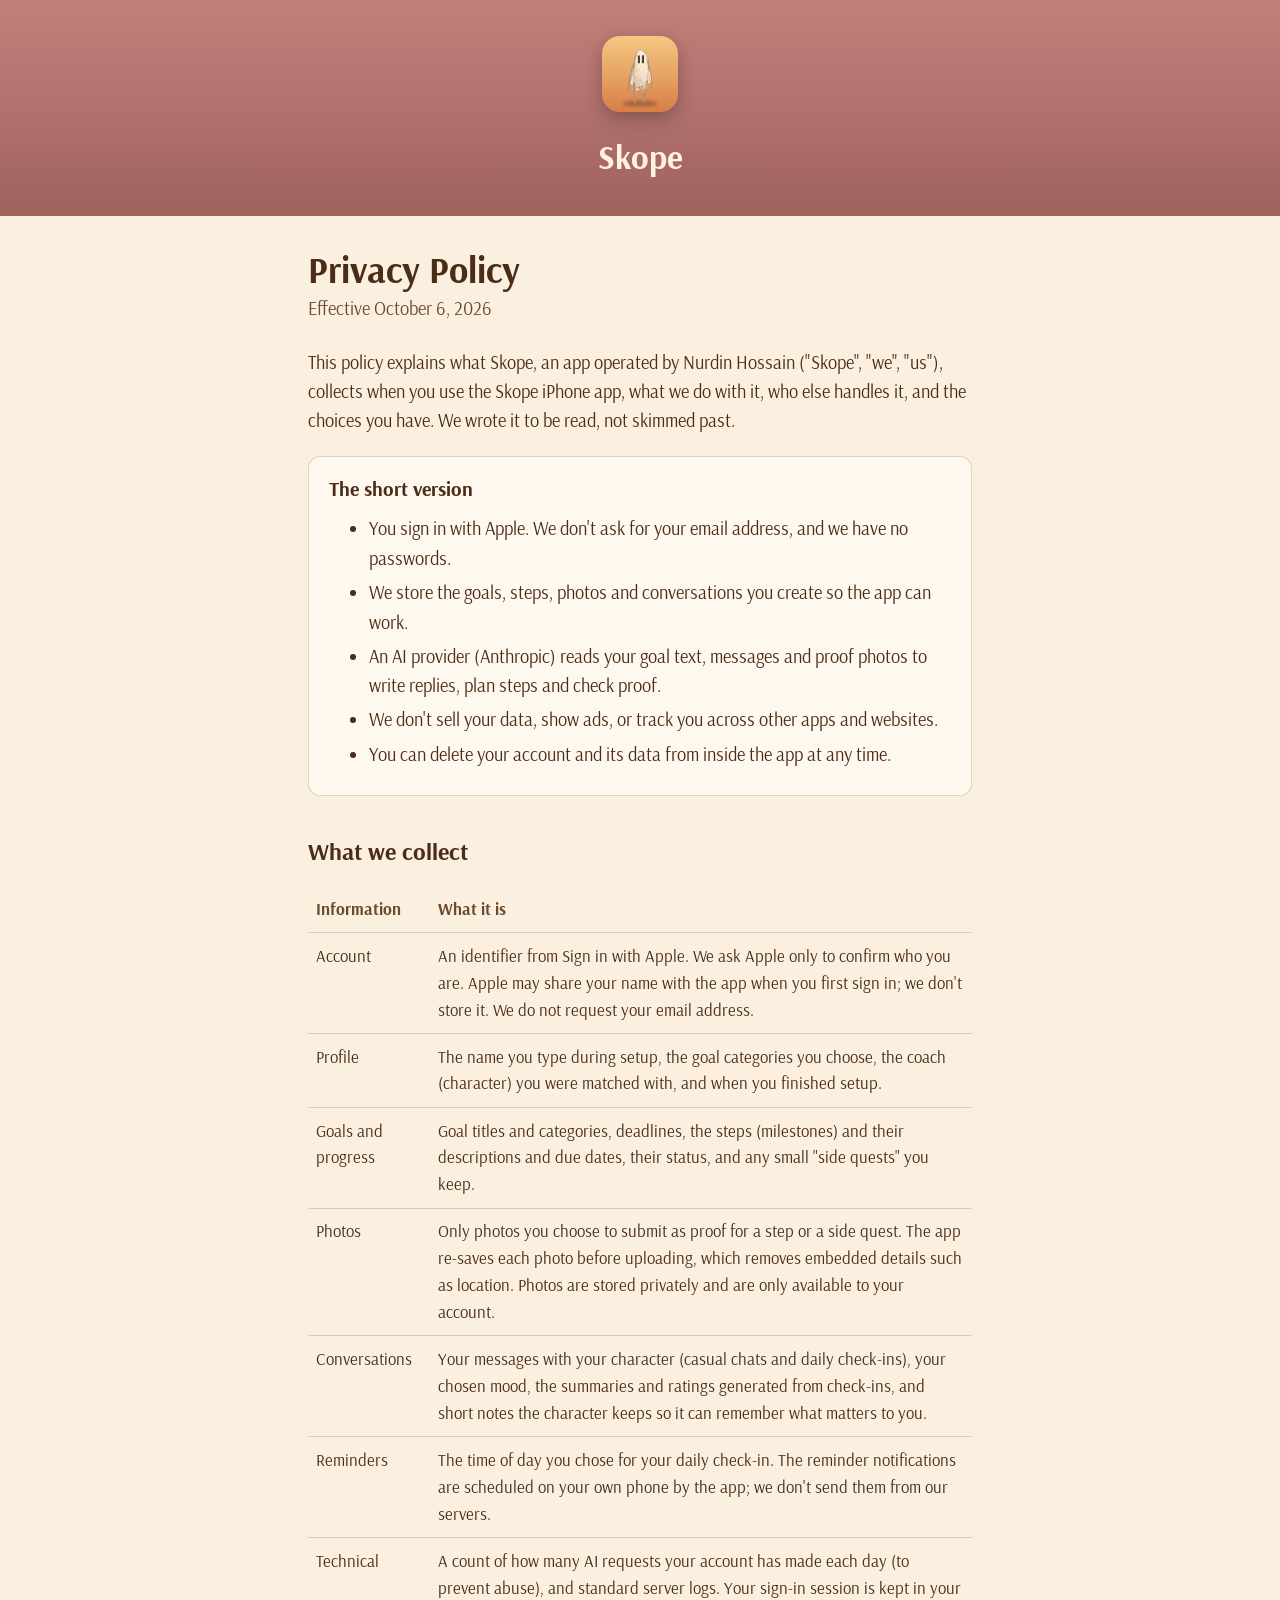
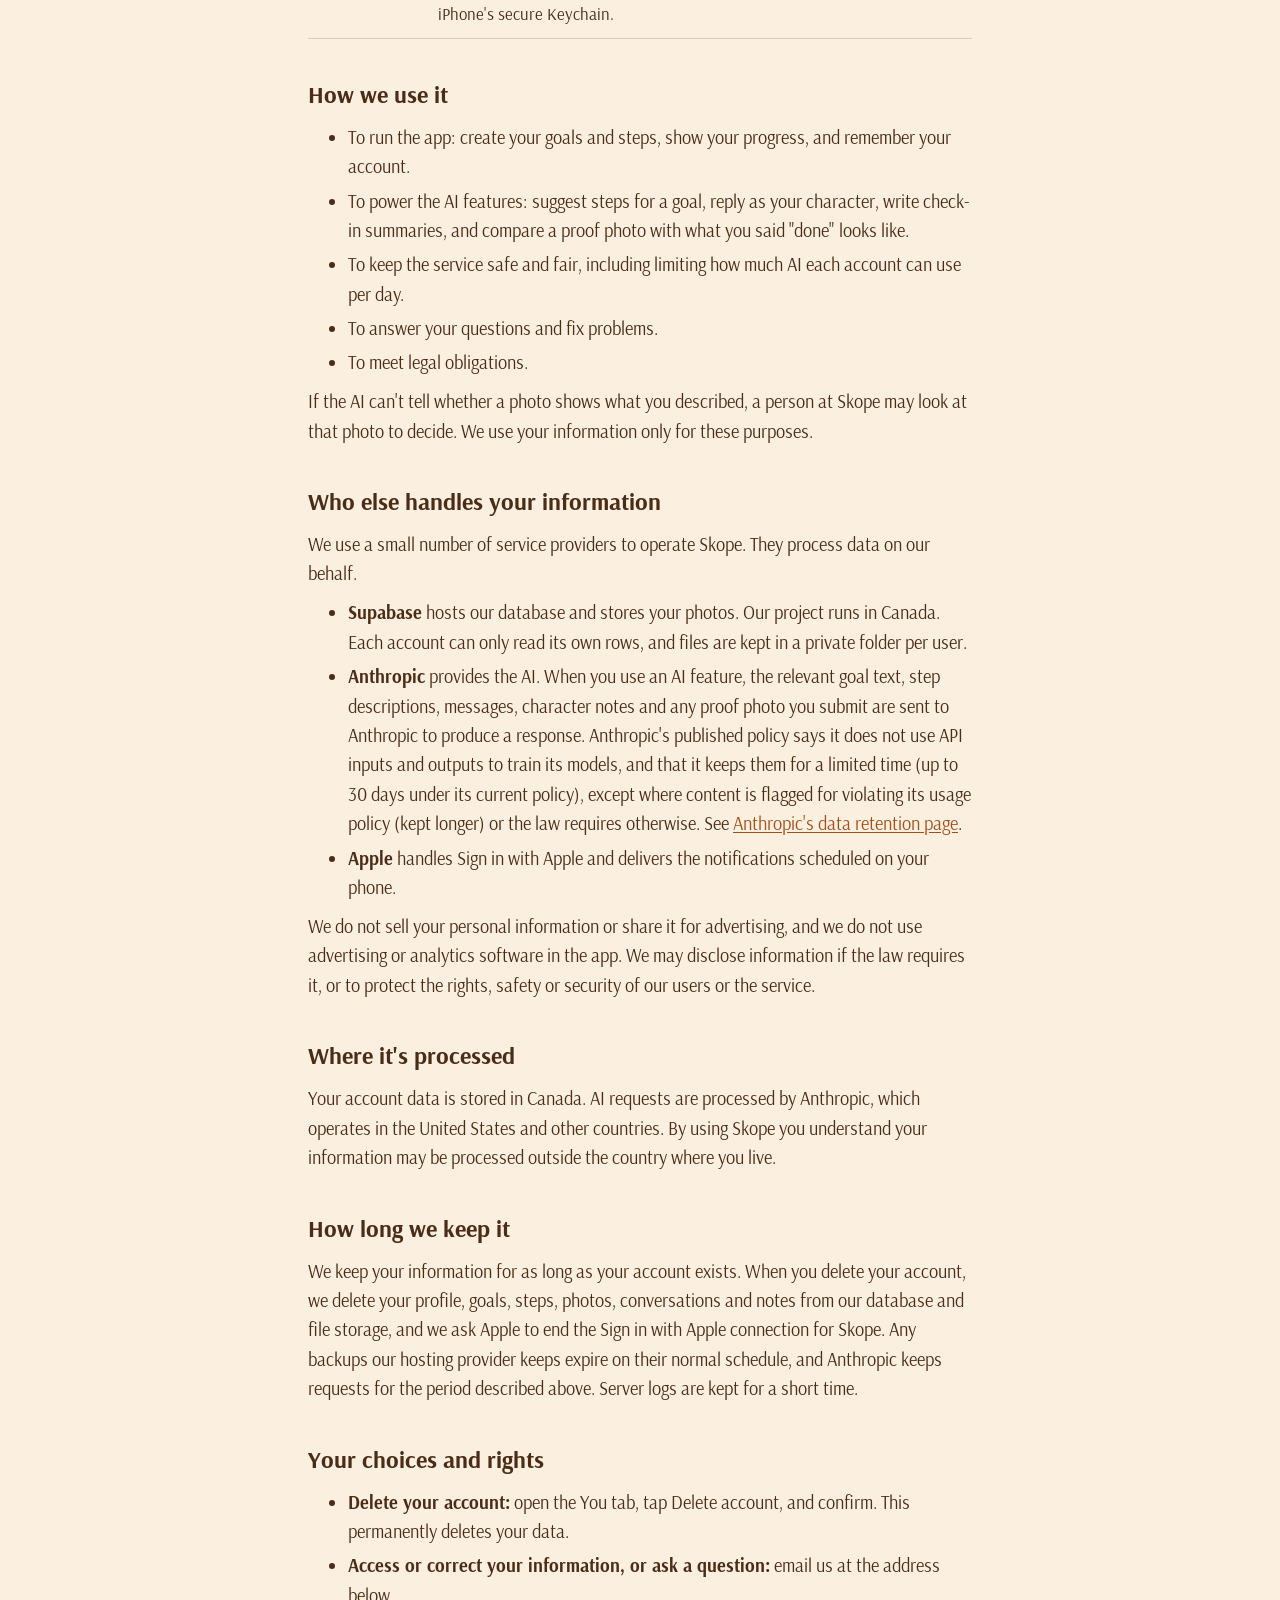
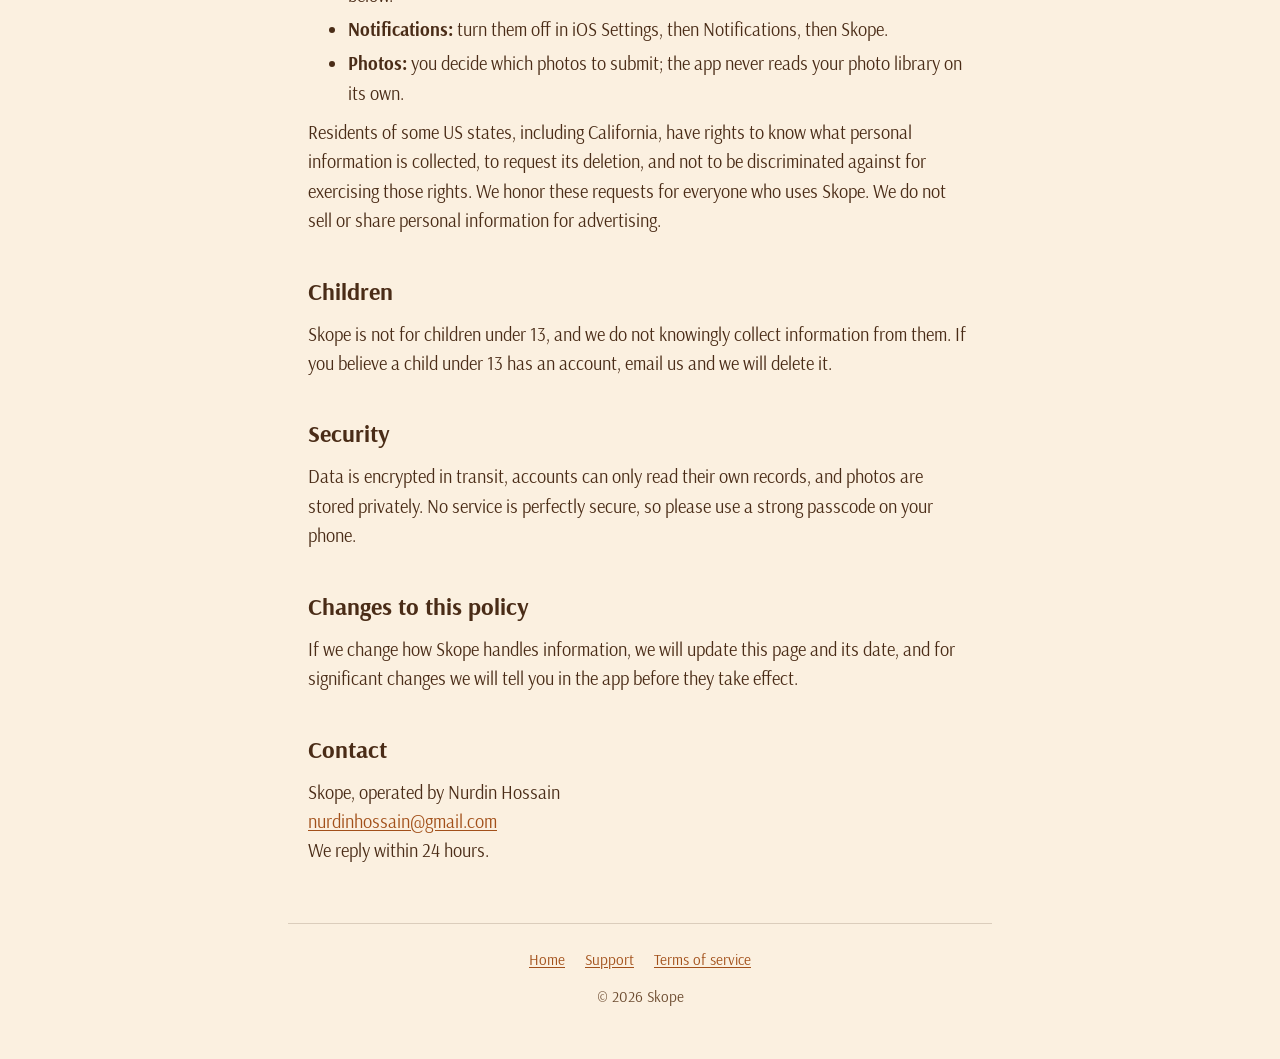
==== privacy/index.html @ fbc0eefa "Publish Skope site" ====
<!doctype html>
<html lang="en">
<head>
  <meta charset="utf-8">
  <meta name="viewport" content="width=device-width, initial-scale=1">
  <title>Privacy Policy - Skope</title>
  <meta name="description" content="How Skope collects, uses and protects your information.">
  <link rel="icon" href="../assets/icon-192.png">
  <link rel="stylesheet" href="../assets/style.css">
</head>
<body>
  <header class="band">
    <a href="../">
      <img src="../assets/icon-192.png" alt="Skope app icon">
      <span class="brand">Skope</span>
    </a>
  </header>

  <main>
    <h1>Privacy Policy</h1>
    <p class="meta">Effective October 6, 2026</p>

    <p>
      This policy explains what Skope, an app operated by Nurdin Hossain ("Skope", "we", "us"), collects when you use the Skope iPhone app, what we do
      with it, who else handles it, and the choices you have. We wrote it to be read, not skimmed past.
    </p>

    <div class="card">
      <h2>The short version</h2>
      <ul>
        <li>You sign in with Apple. We don't ask for your email address, and we have no passwords.</li>
        <li>We store the goals, steps, photos and conversations you create so the app can work.</li>
        <li>An AI provider (Anthropic) reads your goal text, messages and proof photos to write replies, plan steps and check proof.</li>
        <li>We don't sell your data, show ads, or track you across other apps and websites.</li>
        <li>You can delete your account and its data from inside the app at any time.</li>
      </ul>
    </div>

    <h2>What we collect</h2>
    <table>
      <tr><th>Information</th><th>What it is</th></tr>
      <tr>
        <td>Account</td>
        <td>An identifier from Sign in with Apple. We ask Apple only to confirm who you are. Apple may share your name with the app when you first sign in; we don't store it. We do not request your email address.</td>
      </tr>
      <tr>
        <td>Profile</td>
        <td>The name you type during setup, the goal categories you choose, the coach (character) you were matched with, and when you finished setup.</td>
      </tr>
      <tr>
        <td>Goals and progress</td>
        <td>Goal titles and categories, deadlines, the steps (milestones) and their descriptions and due dates, their status, and any small "side quests" you keep.</td>
      </tr>
      <tr>
        <td>Photos</td>
        <td>Only photos you choose to submit as proof for a step or a side quest. The app re-saves each photo before uploading, which removes embedded details such as location. Photos are stored privately and are only available to your account.</td>
      </tr>
      <tr>
        <td>Conversations</td>
        <td>Your messages with your character (casual chats and daily check-ins), your chosen mood, the summaries and ratings generated from check-ins, and short notes the character keeps so it can remember what matters to you.</td>
      </tr>
      <tr>
        <td>Reminders</td>
        <td>The time of day you chose for your daily check-in. The reminder notifications are scheduled on your own phone by the app; we don't send them from our servers.</td>
      </tr>
      <tr>
        <td>Technical</td>
        <td>A count of how many AI requests your account has made each day (to prevent abuse), and standard server logs. Your sign-in session is kept in your iPhone's secure Keychain.</td>
      </tr>
    </table>

    <h2>How we use it</h2>
    <ul>
      <li>To run the app: create your goals and steps, show your progress, and remember your account.</li>
      <li>To power the AI features: suggest steps for a goal, reply as your character, write check-in summaries, and compare a proof photo with what you said "done" looks like.</li>
      <li>To keep the service safe and fair, including limiting how much AI each account can use per day.</li>
      <li>To answer your questions and fix problems.</li>
      <li>To meet legal obligations.</li>
    </ul>
    <p>
      If the AI can't tell whether a photo shows what you described, a person at Skope may look at that photo to decide.
      We use your information only for these purposes.
    </p>

    <h2>Who else handles your information</h2>
    <p>We use a small number of service providers to operate Skope. They process data on our behalf.</p>
    <ul>
      <li>
        <strong>Supabase</strong> hosts our database and stores your photos. Our project runs in Canada. Each account can only
        read its own rows, and files are kept in a private folder per user.
      </li>
      <li>
        <strong>Anthropic</strong> provides the AI. When you use an AI feature, the relevant goal text, step descriptions,
        messages, character notes and any proof photo you submit are sent to Anthropic to produce a response. Anthropic's
        published policy says it does not use API inputs and outputs to train its models, and that it keeps them for a limited
        time (up to 30 days under its current policy), except where content is flagged for violating its usage policy (kept
        longer) or the law requires otherwise.
        See <a href="https://privacy.claude.com/en/articles/7996866-how-long-do-you-store-my-organization-s-data">Anthropic's data retention page</a>.
      </li>
      <li>
        <strong>Apple</strong> handles Sign in with Apple and delivers the notifications scheduled on your phone.
      </li>
    </ul>
    <p>
      We do not sell your personal information or share it for advertising, and we do not use advertising or analytics
      software in the app. We may disclose information if the law requires it, or to protect the rights, safety or
      security of our users or the service.
    </p>

    <h2>Where it's processed</h2>
    <p>
      Your account data is stored in Canada. AI requests are processed by Anthropic, which operates in the United States
      and other countries. By using Skope you understand your information may be processed outside the country where you live.
    </p>

    <h2>How long we keep it</h2>
    <p>
      We keep your information for as long as your account exists. When you delete your account, we delete your profile,
      goals, steps, photos, conversations and notes from our database and file storage, and we ask Apple to end the
      Sign in with Apple connection for Skope. Any backups our hosting provider keeps expire on their normal schedule, and
      Anthropic keeps requests for the period described above. Server logs are kept for a short time.
    </p>

    <h2>Your choices and rights</h2>
    <ul>
      <li><strong>Delete your account:</strong> open the You tab, tap Delete account, and confirm. This permanently deletes your data.</li>
      <li><strong>Access or correct your information, or ask a question:</strong> email us at the address below.</li>
      <li><strong>Notifications:</strong> turn them off in iOS Settings, then Notifications, then Skope.</li>
      <li><strong>Photos:</strong> you decide which photos to submit; the app never reads your photo library on its own.</li>
    </ul>
    <p>
      Residents of some US states, including California, have rights to know what personal information is collected,
      to request its deletion, and not to be discriminated against for exercising those rights. We honor these requests
      for everyone who uses Skope. We do not sell or share personal information for advertising.
    </p>

    <h2>Children</h2>
    <p>
      Skope is not for children under 13, and we do not knowingly collect information from them. If you believe a child
      under 13 has an account, email us and we will delete it.
    </p>

    <h2>Security</h2>
    <p>
      Data is encrypted in transit, accounts can only read their own records, and photos are stored privately. No service is
      perfectly secure, so please use a strong passcode on your phone.
    </p>

    <h2>Changes to this policy</h2>
    <p>
      If we change how Skope handles information, we will update this page and its date, and for significant changes we will
      tell you in the app before they take effect.
    </p>

    <h2>Contact</h2>
    <p>
      Skope, operated by Nurdin Hossain<br>
      <a href="mailto:nurdinhossain@gmail.com">nurdinhossain@gmail.com</a><br>
      We reply within 24 hours.
    </p>
  </main>

  <footer>
    <nav aria-label="Skope pages">
      <a href="../">Home</a>
      <a href="../support/">Support</a>
      <a href="../terms/">Terms of service</a>
    </nav>
    <p>&copy; 2026 Skope</p>
  </footer>
</body>
</html>
---- assets/style.css ----
/* Shared style for the Skope site: warm cream, dark chocolate text, the app's Arsenal typeface. */
@font-face {
  font-family: "Arsenal";
  src: url("fonts/Arsenal-Regular.ttf") format("truetype");
  font-weight: 400;
  font-display: swap;
}
@font-face {
  font-family: "Arsenal";
  src: url("fonts/Arsenal-Bold.ttf") format("truetype");
  font-weight: 700;
  font-display: swap;
}

:root {
  --bg: #fbf0e0;
  --card: #fff8ee;
  --ink: #4a2c17;
  --ink-soft: #6b4a2e;
  --link: #a2501a;
  --line: rgba(74, 44, 23, 0.18);
  --band-top: #c2807b;
  --band-bottom: #a0625d;
  --band-ink: #fff3e0;
  --accent: #ffd58a;
}

@media (prefers-color-scheme: dark) {
  :root {
    --bg: #1c1f34;
    --card: #262a45;
    --ink: #f1e6d6;
    --ink-soft: #c9bfd3;
    --link: #ffd58a;
    --line: rgba(241, 230, 214, 0.2);
    --band-top: #434666;
    --band-bottom: #292d47;
    --band-ink: #f1e6d6;
    --accent: #ffd58a;
  }
}

* { box-sizing: border-box; }

html { -webkit-text-size-adjust: 100%; }

body {
  margin: 0;
  background: var(--bg);
  color: var(--ink);
  font-family: "Arsenal", Georgia, "Times New Roman", serif;
  font-size: 1.15rem;
  line-height: 1.6;
}

a { color: var(--link); text-underline-offset: 2px; }

header.band {
  background: linear-gradient(180deg, var(--band-top), var(--band-bottom));
  color: var(--band-ink);
  padding: 2.25rem 1.25rem 2rem;
  text-align: center;
}
header.band a { color: inherit; text-decoration: none; }
header.band img {
  width: 76px;
  height: 76px;
  border-radius: 18px;
  box-shadow: 0 6px 18px rgba(0, 0, 0, 0.25);
}
header.band .brand { display: block; font-size: 2.1rem; font-weight: 700; margin-top: 0.6rem; }
header.band p { margin: 0.25rem 0 0; opacity: 0.92; }

main {
  max-width: 44rem;
  margin: 0 auto;
  padding: 2rem 1.25rem 3rem;
}

h1 { font-size: 2.3rem; line-height: 1.15; margin: 0 0 0.25rem; }
h2 { font-size: 1.5rem; margin: 2.25rem 0 0.5rem; }
h3 { font-size: 1.2rem; margin: 1.5rem 0 0.25rem; }
p, ul, ol { margin: 0.6rem 0; }
li { margin: 0.3rem 0; }

.meta { color: var(--ink-soft); margin: 0 0 1.5rem; }

.card {
  background: var(--card);
  border: 1px solid var(--line);
  border-radius: 12px;
  padding: 1rem 1.25rem;
  margin: 1.25rem 0;
}
.card h2 { margin-top: 0; font-size: 1.25rem; }

.button {
  display: inline-block;
  background: var(--accent);
  color: #4a2c17;
  font-weight: 700;
  text-decoration: none;
  padding: 0.7rem 1.4rem;
  border-radius: 999px;
}

nav.links { display: flex; flex-wrap: wrap; gap: 0.5rem 1.25rem; justify-content: center; margin: 1.5rem 0 0; }

footer {
  max-width: 44rem;
  margin: 0 auto;
  padding: 1.5rem 1.25rem 2.5rem;
  border-top: 1px solid var(--line);
  color: var(--ink-soft);
  font-size: 0.95rem;
  text-align: center;
}
footer nav { display: flex; flex-wrap: wrap; gap: 0.5rem 1.25rem; justify-content: center; margin-bottom: 0.75rem; }

details { border-bottom: 1px solid var(--line); padding: 0.75rem 0; }
summary { cursor: pointer; font-weight: 700; }
details[open] summary { margin-bottom: 0.25rem; }

table { width: 100%; border-collapse: collapse; margin: 1rem 0; font-size: 1.05rem; }
th, td { text-align: left; vertical-align: top; padding: 0.6rem 0.5rem; border-bottom: 1px solid var(--line); }
th { color: var(--ink-soft); font-weight: 700; }

@media (max-width: 34rem) {
  body { font-size: 1.05rem; }
  h1 { font-size: 1.9rem; }
  th, td { padding: 0.5rem 0.25rem; }
}
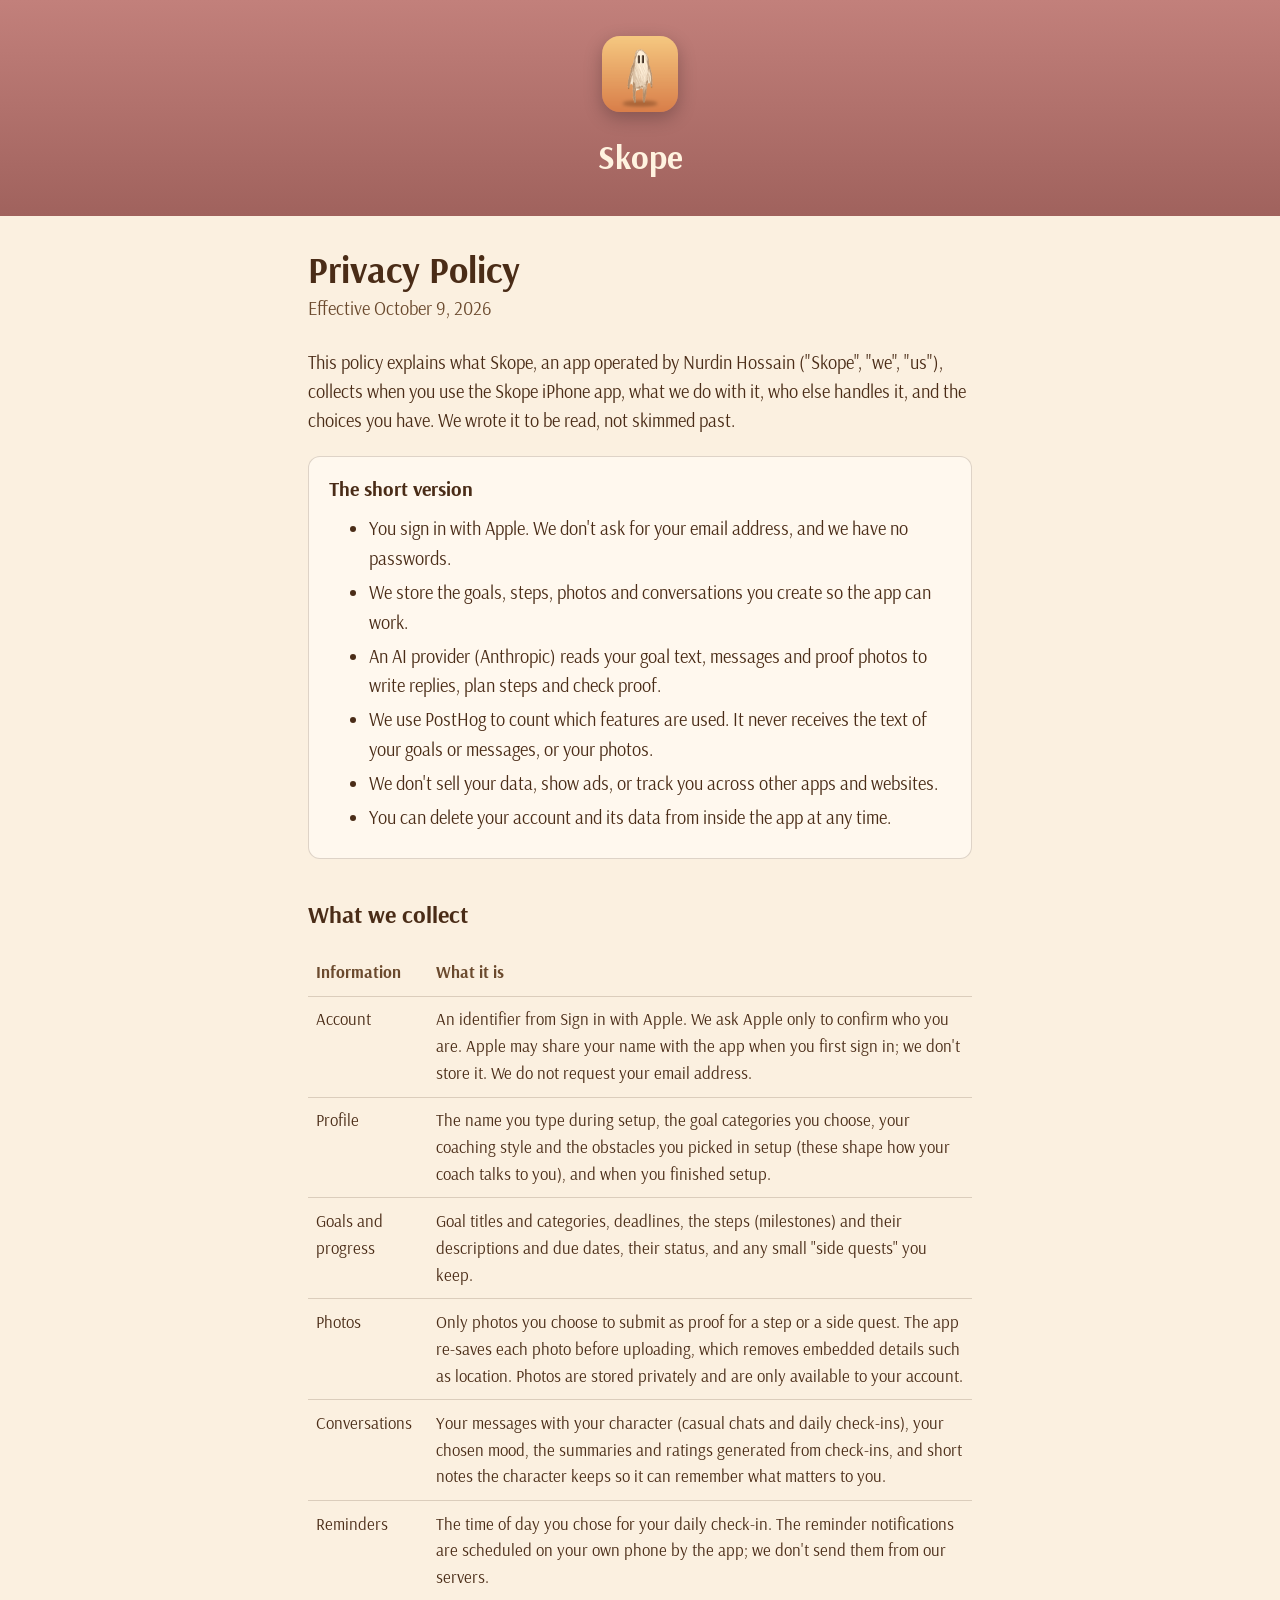
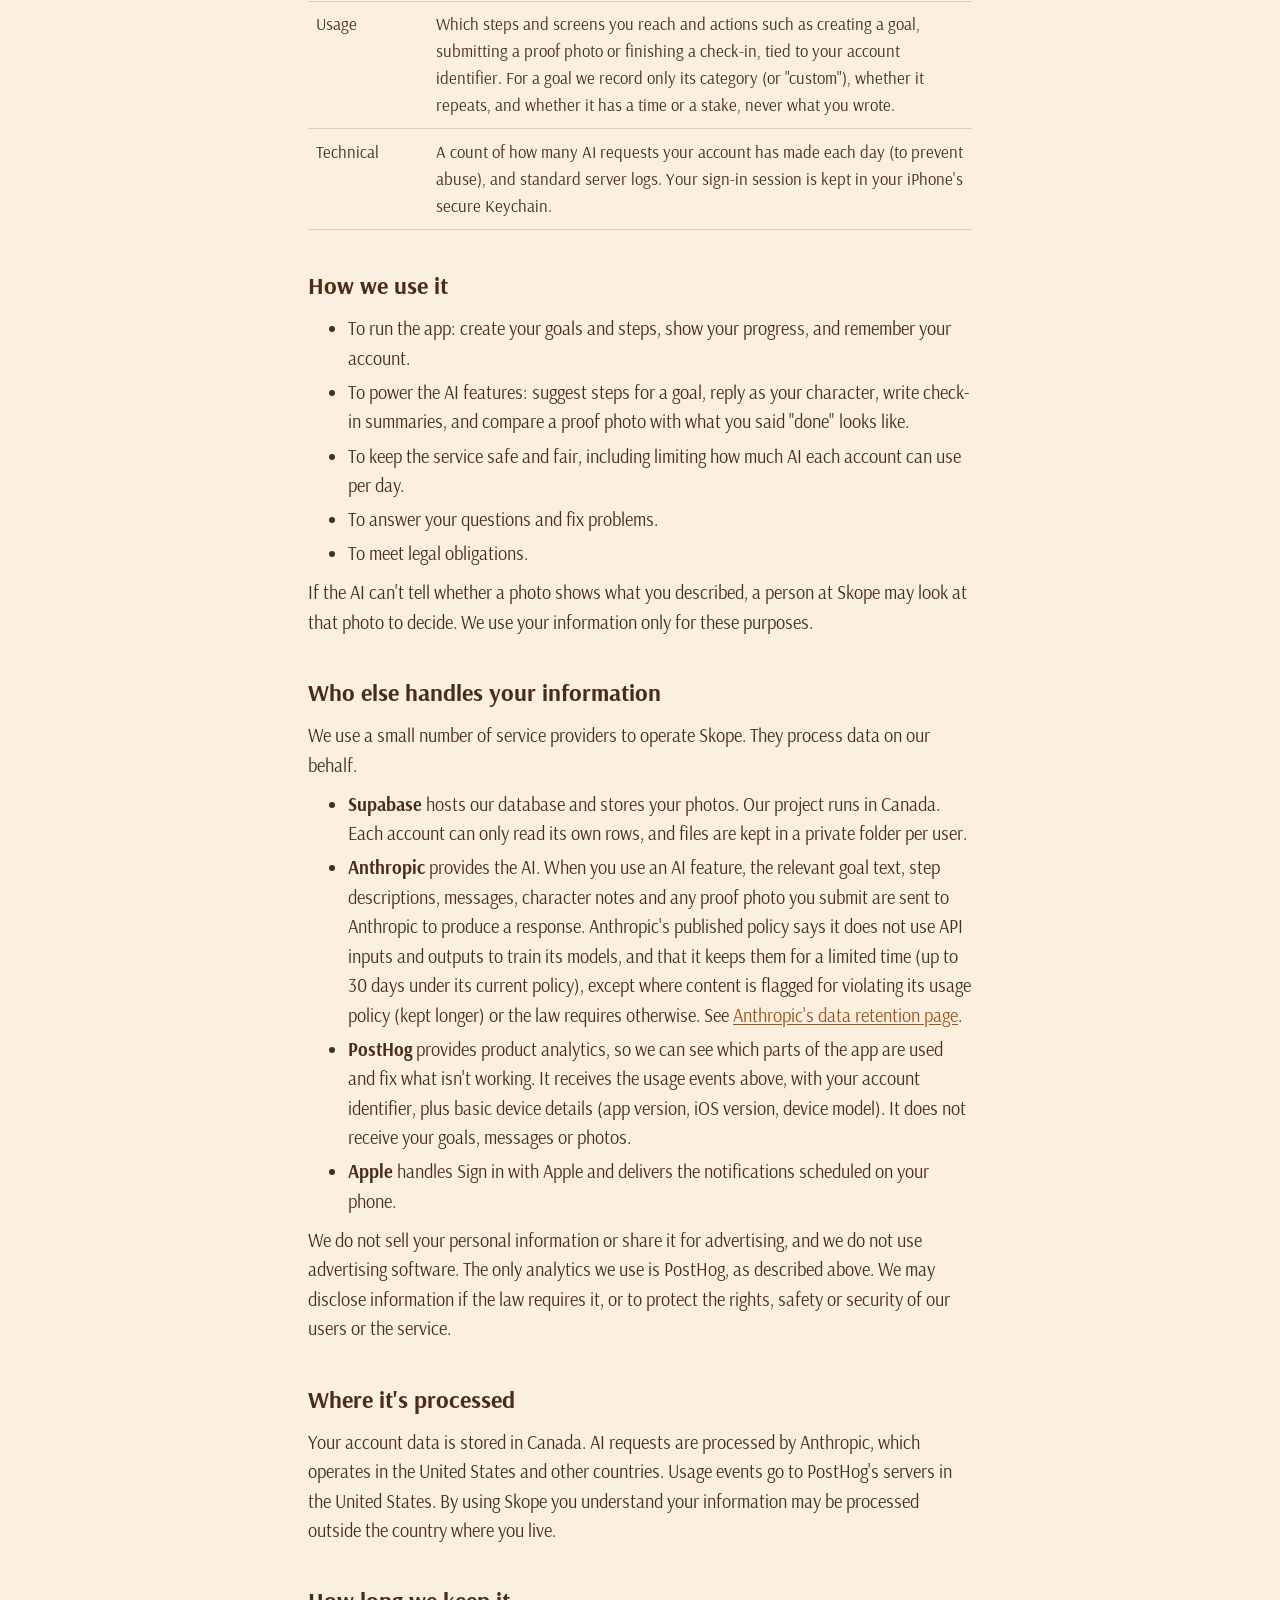
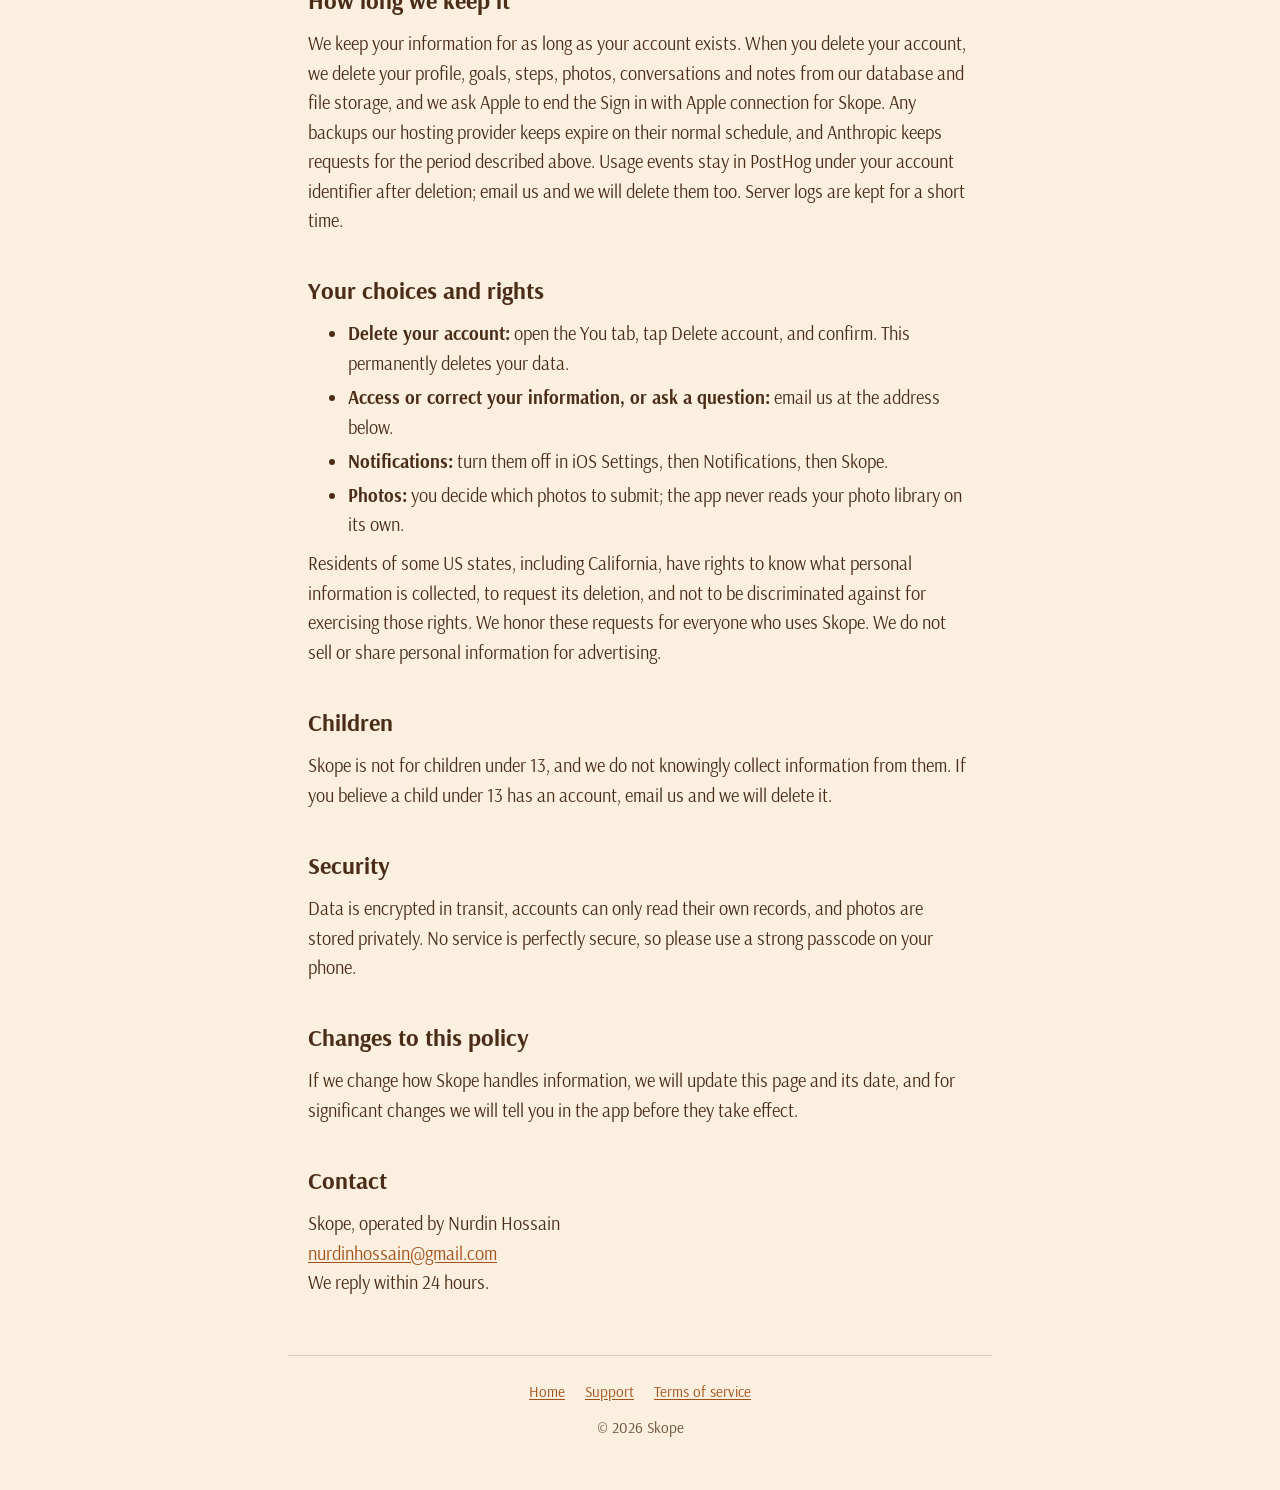
==== commit 5fdafe9a: "Update the privacy policy for analytics and coaching style" ====
--- a/privacy/index.html
+++ b/privacy/index.html
@@ -18,7 +18,7 @@
 
   <main>
     <h1>Privacy Policy</h1>
-    <p class="meta">Effective October 6, 2026</p>
+    <p class="meta">Effective October 9, 2026</p>
 
     <p>
       This policy explains what Skope, an app operated by Nurdin Hossain ("Skope", "we", "us"), collects when you use the Skope iPhone app, what we do
@@ -31,6 +31,7 @@
         <li>You sign in with Apple. We don't ask for your email address, and we have no passwords.</li>
         <li>We store the goals, steps, photos and conversations you create so the app can work.</li>
         <li>An AI provider (Anthropic) reads your goal text, messages and proof photos to write replies, plan steps and check proof.</li>
+        <li>We use PostHog to count which features are used. It never receives the text of your goals or messages, or your photos.</li>
         <li>We don't sell your data, show ads, or track you across other apps and websites.</li>
         <li>You can delete your account and its data from inside the app at any time.</li>
       </ul>
@@ -45,7 +46,7 @@
       </tr>
       <tr>
         <td>Profile</td>
-        <td>The name you type during setup, the goal categories you choose, the coach (character) you were matched with, and when you finished setup.</td>
+        <td>The name you type during setup, the goal categories you choose, your coaching style and the obstacles you picked in setup (these shape how your coach talks to you), and when you finished setup.</td>
       </tr>
       <tr>
         <td>Goals and progress</td>
@@ -62,6 +63,10 @@
       <tr>
         <td>Reminders</td>
         <td>The time of day you chose for your daily check-in. The reminder notifications are scheduled on your own phone by the app; we don't send them from our servers.</td>
+      </tr>
+      <tr>
+        <td>Usage</td>
+        <td>Which steps and screens you reach and actions such as creating a goal, submitting a proof photo or finishing a check-in, tied to your account identifier. For a goal we record only its category (or "custom"), whether it repeats, and whether it has a time or a stake, never what you wrote.</td>
       </tr>
       <tr>
         <td>Technical</td>
@@ -98,19 +103,23 @@
         See <a href="https://privacy.claude.com/en/articles/7996866-how-long-do-you-store-my-organization-s-data">Anthropic's data retention page</a>.
       </li>
       <li>
+        <strong>PostHog</strong> provides product analytics, so we can see which parts of the app are used and fix what isn't working.
+        It receives the usage events above, with your account identifier, plus basic device details (app version, iOS version, device model).
+        It does not receive your goals, messages or photos.
+      </li>
+      <li>
         <strong>Apple</strong> handles Sign in with Apple and delivers the notifications scheduled on your phone.
       </li>
     </ul>
     <p>
-      We do not sell your personal information or share it for advertising, and we do not use advertising or analytics
-      software in the app. We may disclose information if the law requires it, or to protect the rights, safety or
+      We do not sell your personal information or share it for advertising, and we do not use advertising software. The only analytics we use is PostHog, as described above. We may disclose information if the law requires it, or to protect the rights, safety or
       security of our users or the service.
     </p>
 
     <h2>Where it's processed</h2>
     <p>
       Your account data is stored in Canada. AI requests are processed by Anthropic, which operates in the United States
-      and other countries. By using Skope you understand your information may be processed outside the country where you live.
+      and other countries. Usage events go to PostHog's servers in the United States. By using Skope you understand your information may be processed outside the country where you live.
     </p>
 
     <h2>How long we keep it</h2>
@@ -118,7 +127,7 @@
       We keep your information for as long as your account exists. When you delete your account, we delete your profile,
       goals, steps, photos, conversations and notes from our database and file storage, and we ask Apple to end the
       Sign in with Apple connection for Skope. Any backups our hosting provider keeps expire on their normal schedule, and
-      Anthropic keeps requests for the period described above. Server logs are kept for a short time.
+      Anthropic keeps requests for the period described above. Usage events stay in PostHog under your account identifier after deletion; email us and we will delete them too. Server logs are kept for a short time.
     </p>
 
     <h2>Your choices and rights</h2>
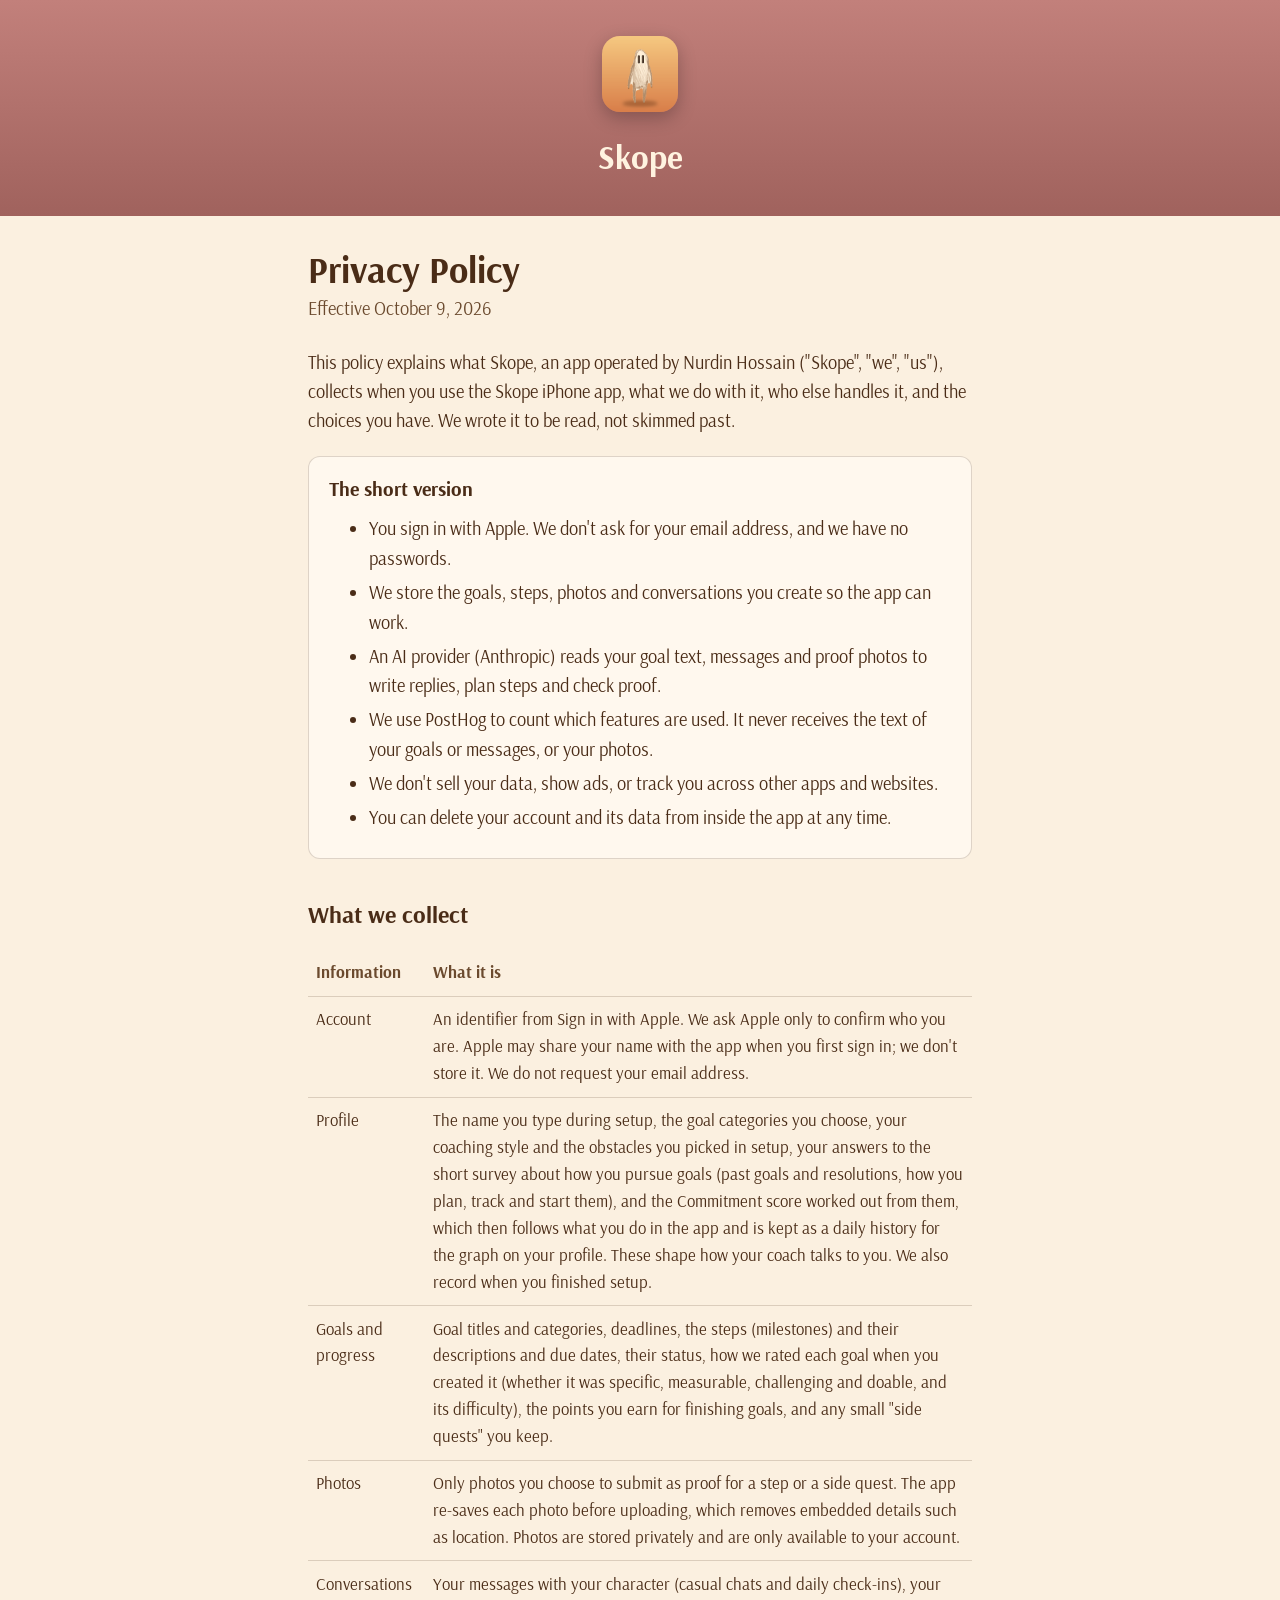
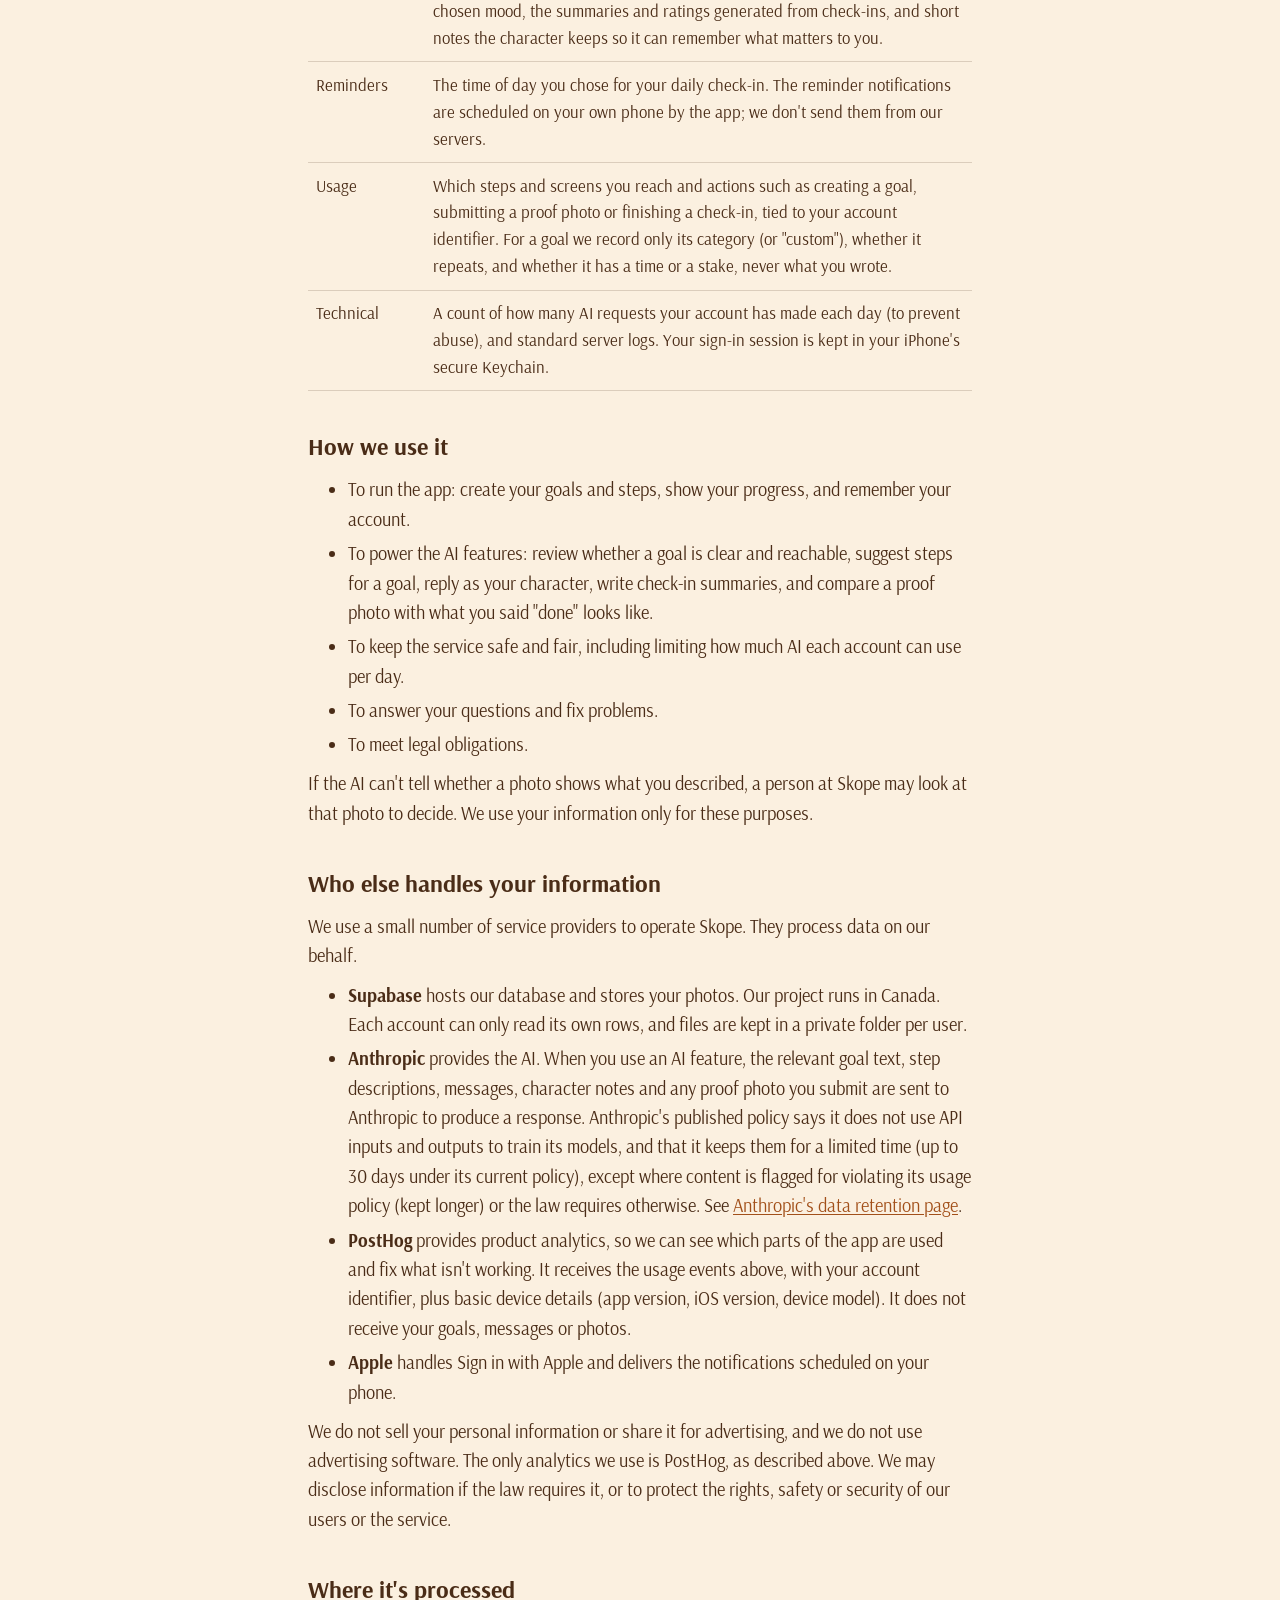
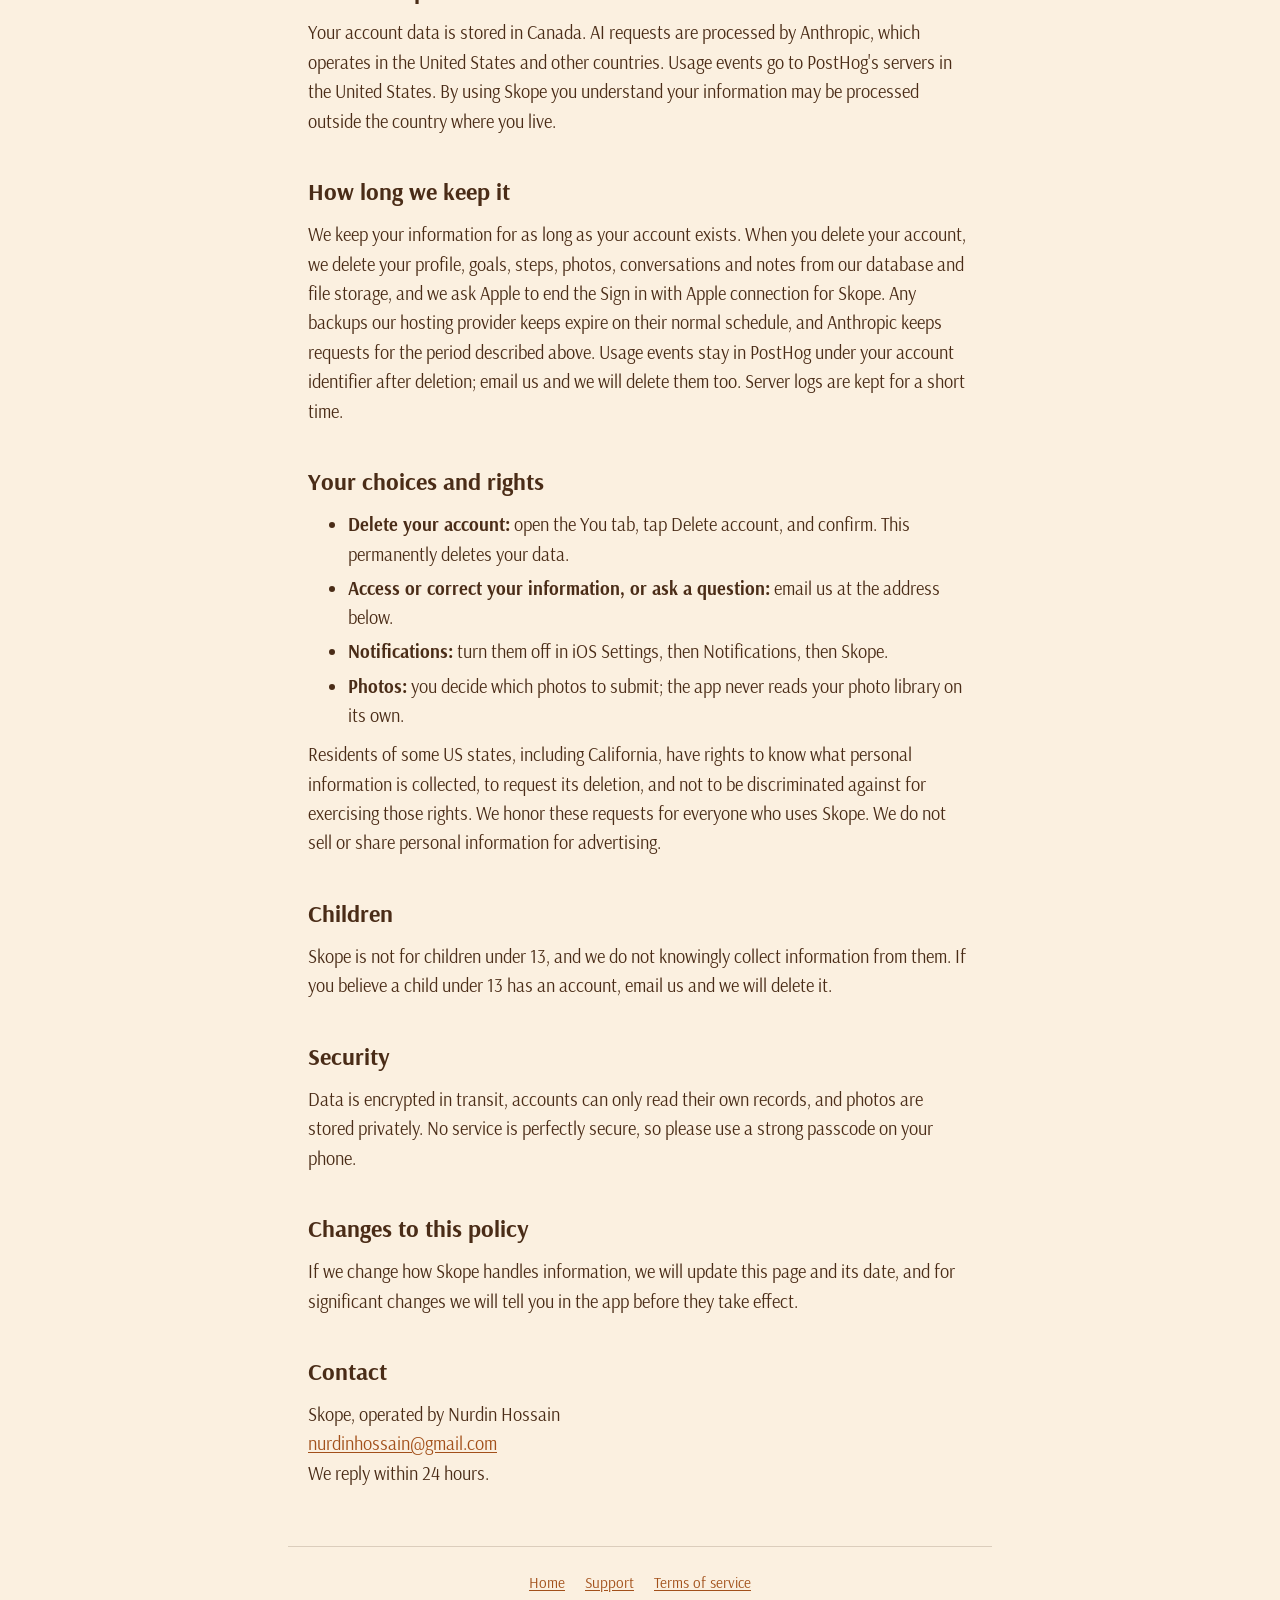
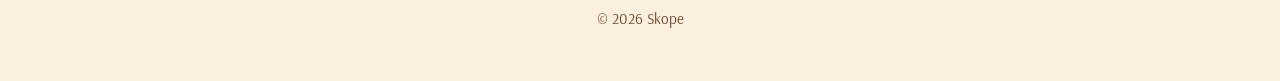
==== commit eab4f48a: "Update the privacy policy and terms" ====
--- a/privacy/index.html
+++ b/privacy/index.html
@@ -46,11 +46,11 @@
       </tr>
       <tr>
         <td>Profile</td>
-        <td>The name you type during setup, the goal categories you choose, your coaching style and the obstacles you picked in setup (these shape how your coach talks to you), and when you finished setup.</td>
+        <td>The name you type during setup, the goal categories you choose, your coaching style and the obstacles you picked in setup, your answers to the short survey about how you pursue goals (past goals and resolutions, how you plan, track and start them), and the Commitment score worked out from them, which then follows what you do in the app and is kept as a daily history for the graph on your profile. These shape how your coach talks to you. We also record when you finished setup.</td>
       </tr>
       <tr>
         <td>Goals and progress</td>
-        <td>Goal titles and categories, deadlines, the steps (milestones) and their descriptions and due dates, their status, and any small "side quests" you keep.</td>
+        <td>Goal titles and categories, deadlines, the steps (milestones) and their descriptions and due dates, their status, how we rated each goal when you created it (whether it was specific, measurable, challenging and doable, and its difficulty), the points you earn for finishing goals, and any small "side quests" you keep.</td>
       </tr>
       <tr>
         <td>Photos</td>
@@ -77,7 +77,7 @@
     <h2>How we use it</h2>
     <ul>
       <li>To run the app: create your goals and steps, show your progress, and remember your account.</li>
-      <li>To power the AI features: suggest steps for a goal, reply as your character, write check-in summaries, and compare a proof photo with what you said "done" looks like.</li>
+      <li>To power the AI features: review whether a goal is clear and reachable, suggest steps for a goal, reply as your character, write check-in summaries, and compare a proof photo with what you said "done" looks like.</li>
       <li>To keep the service safe and fair, including limiting how much AI each account can use per day.</li>
       <li>To answer your questions and fix problems.</li>
       <li>To meet legal obligations.</li>
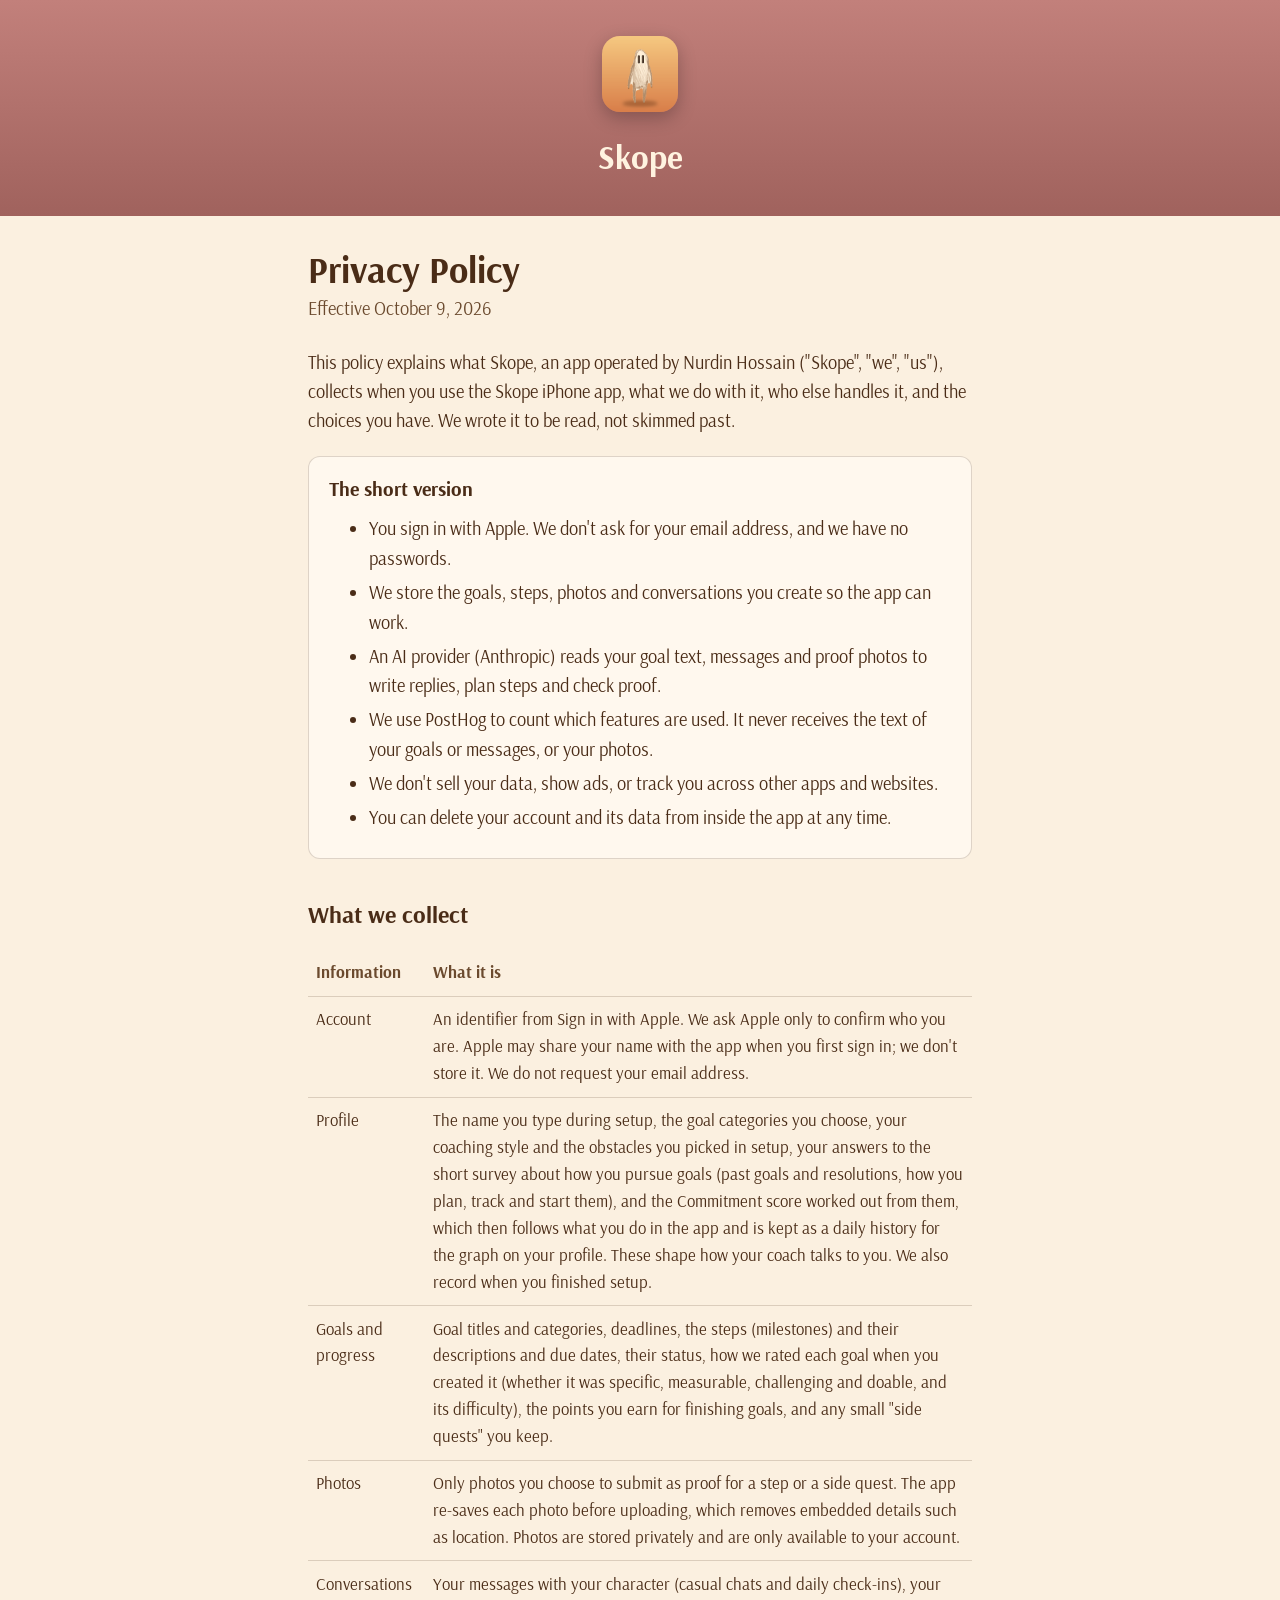
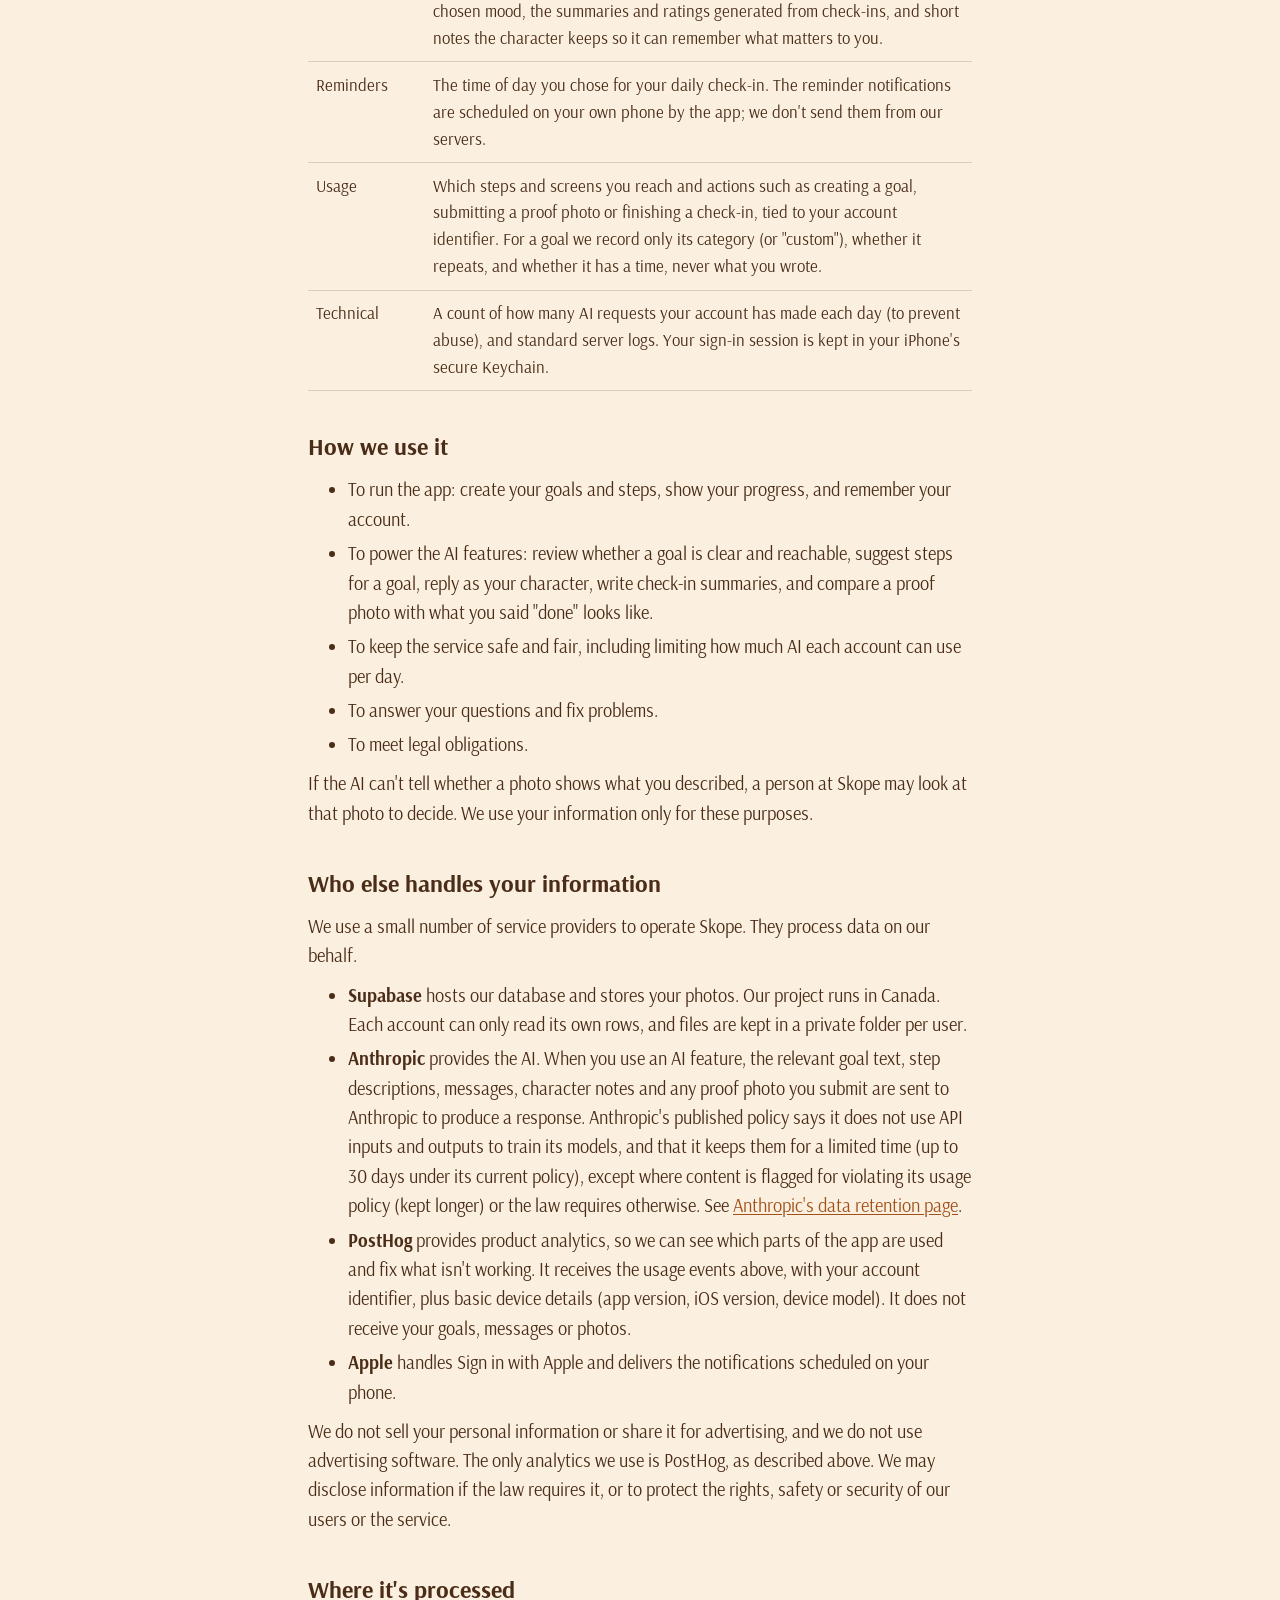
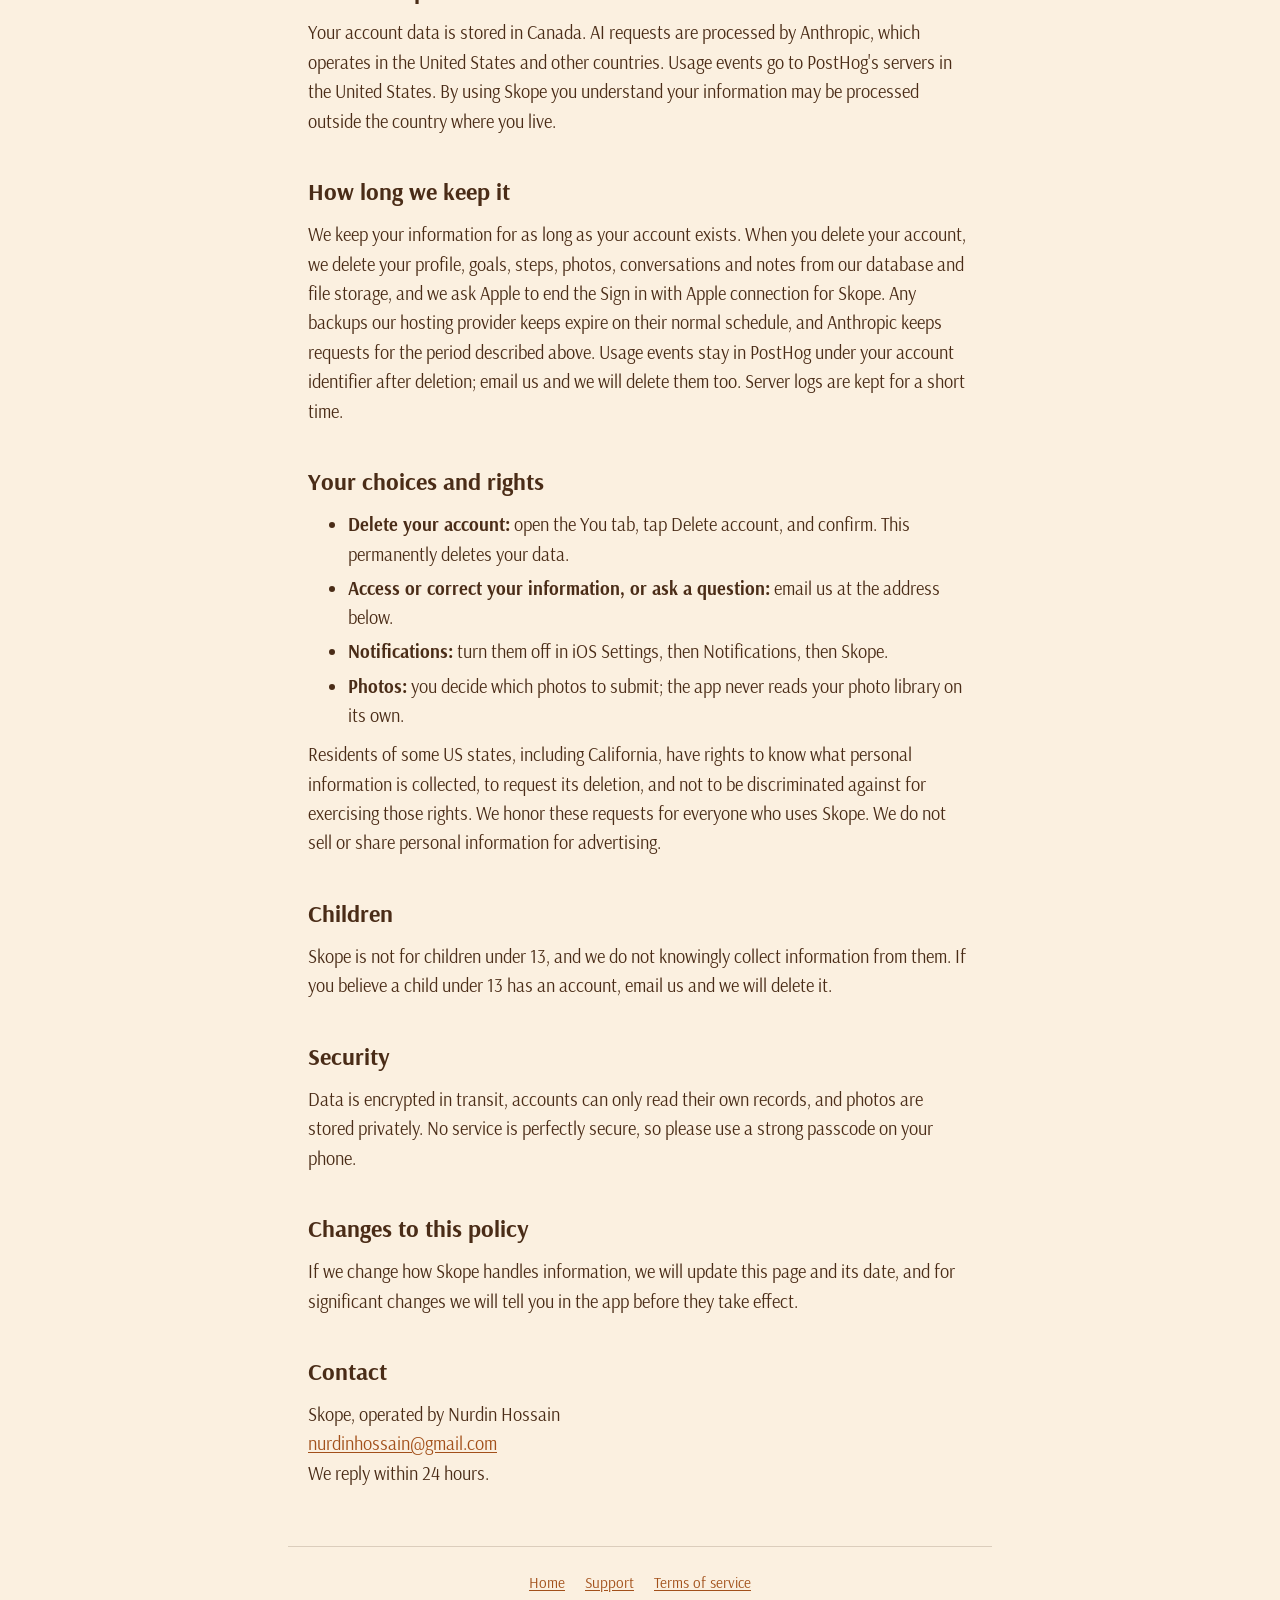
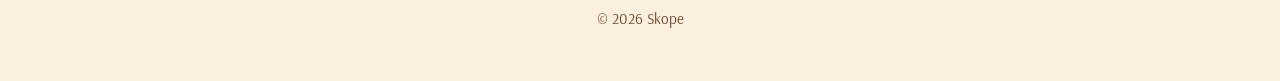
==== commit 565806da: "Privacy: drop a leftover mention" ====
--- a/privacy/index.html
+++ b/privacy/index.html
@@ -66,7 +66,7 @@
       </tr>
       <tr>
         <td>Usage</td>
-        <td>Which steps and screens you reach and actions such as creating a goal, submitting a proof photo or finishing a check-in, tied to your account identifier. For a goal we record only its category (or "custom"), whether it repeats, and whether it has a time or a stake, never what you wrote.</td>
+        <td>Which steps and screens you reach and actions such as creating a goal, submitting a proof photo or finishing a check-in, tied to your account identifier. For a goal we record only its category (or "custom"), whether it repeats, and whether it has a time, never what you wrote.</td>
       </tr>
       <tr>
         <td>Technical</td>
